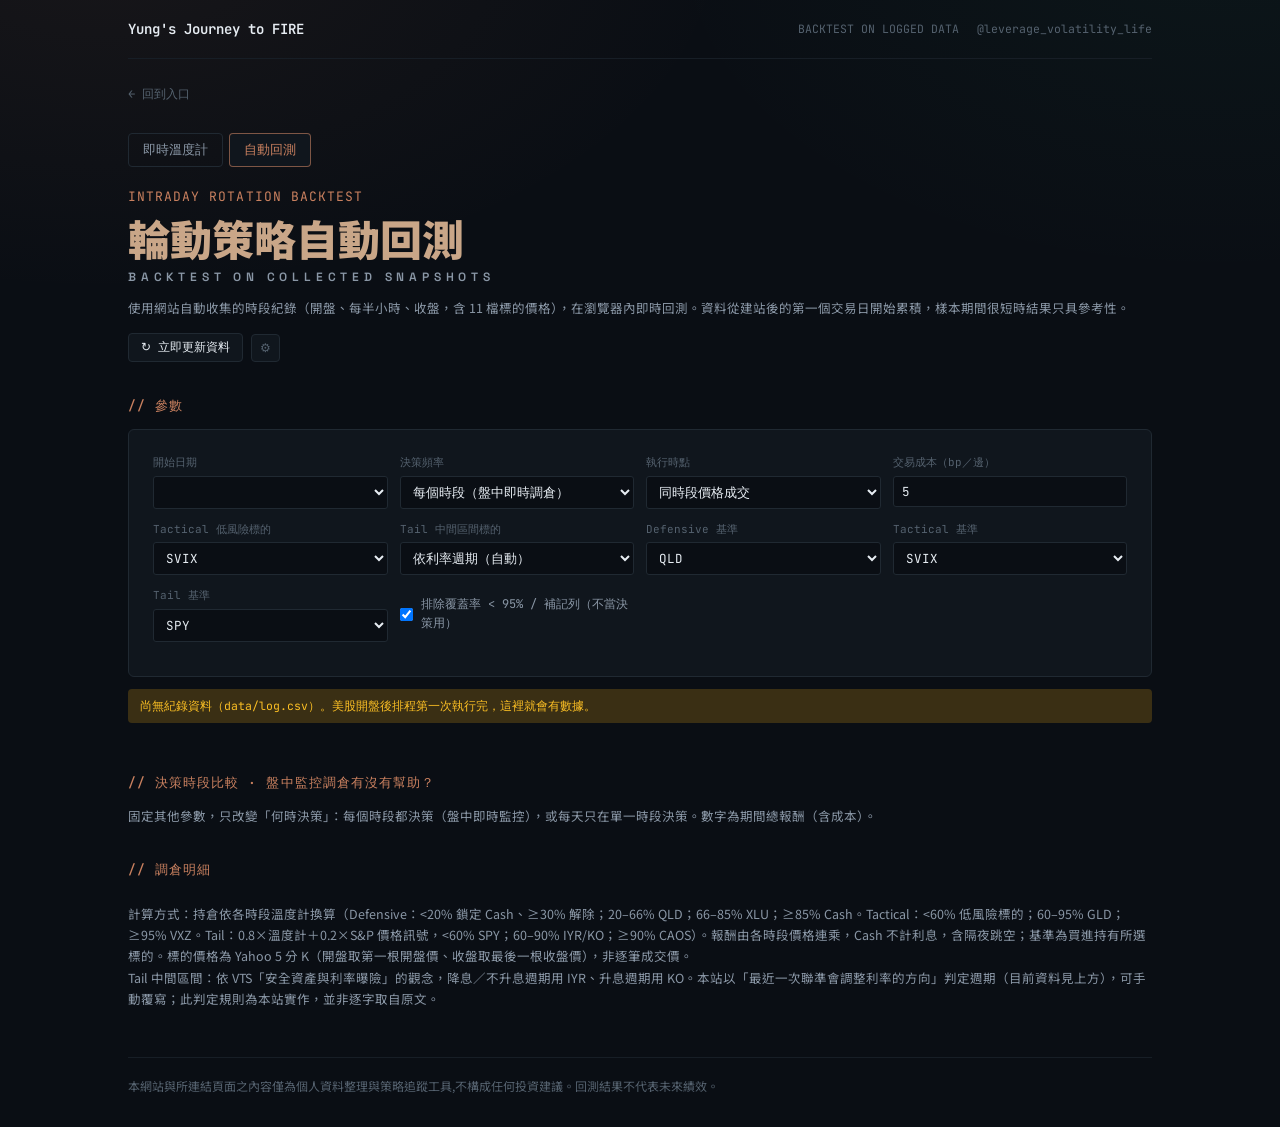
==== backtest.html @ e9368085 "feat: 自動回測頁、立即更新按鈕、利率週期(IYR/KO)判定 Co-Authored-By: Claude Sonnet 5.5 <noreply@anthropic.com> Claude-S" ====
<!doctype html>
<html lang="zh-Hant"><head><meta charset="utf-8"><meta name="viewport" content="width=device-width,initial-scale=1">
<title>自動回測 | 波動率溫度計 | Yung's Journey to FIRE</title>
<link rel="preconnect" href="https://fonts.googleapis.com"><link rel="preconnect" href="https://fonts.gstatic.com" crossorigin>
<link href="https://fonts.googleapis.com/css2?family=Space+Grotesk:wght@400;500;600;700&family=Noto+Sans+TC:wght@400;500;700;900&family=JetBrains+Mono:wght@400;500;600&display=swap" rel="stylesheet">
<link rel="stylesheet" href="assets/site.css">
<style>
.ctl{display:grid;grid-template-columns:repeat(auto-fit,minmax(190px,1fr));gap:12px}
.ctl label{display:flex;flex-direction:column;gap:4px;font-family:var(--mono);font-size:11px;color:var(--text-tertiary)}
select,input[type=date],input[type=number]{background:var(--bg);color:var(--text-primary);border:1px solid var(--border);border-radius:3px;font-family:var(--mono);font-size:12.5px;padding:6px 8px}
.chk{flex-direction:row!important;align-items:center;gap:8px!important;font-size:12px!important;color:var(--text-secondary)!important}
.grid3{display:grid;grid-template-columns:repeat(3,1fr);gap:16px;margin-top:16px}.card:hover{transform:none}
.stat{display:grid;grid-template-columns:1fr 1fr;gap:6px 10px;font-family:var(--mono);font-size:12px;margin:10px 0}.stat small{color:var(--text-tertiary);display:block;font-size:10.5px}.stat b{font-weight:500;font-size:15px}
.up{color:#34d399}.dn{color:#e5654f}.chart{width:100%;height:170px}
h3.sec{font-family:var(--mono);font-size:13px;color:var(--accent);letter-spacing:.08em;margin:34px 0 12px;font-weight:500}
table{width:100%;border-collapse:collapse;font-family:var(--mono);font-size:12px}th{color:var(--text-tertiary);font-weight:400;text-align:right;padding:7px 8px;border-bottom:1px solid var(--border)}th:first-child,td:first-child{text-align:left}
td{padding:7px 8px;border-bottom:1px solid var(--border-soft);text-align:right}tr:hover td{background:var(--bg-panel-hover)}.scroll{overflow-x:auto}
.note{font-size:12.5px;color:var(--text-secondary);margin-top:10px;line-height:1.7}.warn{font-family:var(--mono);font-size:11.5px;color:var(--amber);background:var(--amber-dim);border-radius:4px;padding:8px 12px;margin-top:12px}
.desc{color:var(--text-secondary);font-size:12.5px}.pill{font-family:var(--mono);font-size:10.5px;color:var(--accent);border:1px solid rgba(var(--accent-rgb),.5);border-radius:3px;padding:1px 7px}
@media(max-width:900px){.grid3{grid-template-columns:1fr}}
</style></head><body><div class="wrap">
<header class="site"><a class="brand" href="https://leveragevolatilitylife.github.io/"><img src="assets/avatar.jpg" alt="" onerror="this.style.display='none'"><span>Yung's Journey to FIRE</span></a>
<div class="hr"><span class="meta-date">BACKTEST ON LOGGED DATA</span><a class="handle" href="https://www.instagram.com/leverage_volatility_life/">@leverage_volatility_life</a></div></header>
<a class="crumb" href="https://leveragevolatilitylife.github.io/">← 回到入口</a>
<nav class="tabs"><a href="index.html">即時溫度計</a><a class="on" href="backtest.html">自動回測</a></nav>
<div class="eyebrow" style="margin-top:20px">INTRADAY ROTATION BACKTEST</div>
<h1>輪動策略自動回測</h1><div class="sub">Backtest on collected snapshots</div>
<p class="note">使用網站自動收集的時段紀錄（開盤、每半小時、收盤，含 11 檔標的價格），在瀏覽器內即時回測。資料從建站後的第一個交易日開始累積，樣本期間很短時結果只具參考性。</p>
<div style="margin-top:14px" id="updmount"></div>

<h3 class="sec">// 參數</h3>
<div class="card"><div class="ctl">
 <label>開始日期<select id="start"></select></label>
 <label>決策頻率<select id="freq"></select></label>
 <label>執行時點<select id="delay"><option value="same">同時段價格成交</option><option value="next">延後一個時段成交</option></select></label>
 <label>交易成本（bp／邊）<input type="number" id="cost" value="5" min="0" step="1"></label>
 <label>Tactical 低風險標的<select id="tacLow"><option>SVIX</option><option>SVXY</option></select></label>
 <label>Tail 中間區間標的<select id="regime"><option value="auto">依利率週期（自動）</option><option value="cut">固定 IYR（降息週期）</option><option value="hike">固定 KO（升息週期）</option></select></label>
 <label>Defensive 基準<select id="b_defensive"></select></label>
 <label>Tactical 基準<select id="b_tactical"></select></label>
 <label>Tail 基準<select id="b_tail"></select></label>
 <label class="chk"><input type="checkbox" id="mincov" checked> 排除覆蓋率 &lt; 95% / 補記列（不當決策用）</label>
</div><div class="note" id="cyc"></div></div>

<div id="msg"></div>
<div class="grid3" id="res"></div>

<h3 class="sec">// 決策時段比較 · 盤中監控調倉有沒有幫助？</h3>
<p class="desc">固定其他參數，只改變「何時決策」：每個時段都決策（盤中即時監控），或每天只在單一時段決策。數字為期間總報酬（含成本）。</p>
<div class="scroll"><table id="cmp"></table></div>

<h3 class="sec">// 調倉明細</h3>
<div class="scroll"><table id="trades"></table></div>
<p class="note">計算方式：持倉依各時段溫度計換算（Defensive：&lt;20% 鎖定 Cash、≥30% 解除；20–66% QLD；66–85% XLU；≥85% Cash。Tactical：&lt;60% 低風險標的；60–95% GLD；≥95% VXZ。Tail：0.8×溫度計＋0.2×S&amp;P 價格訊號，&lt;60% SPY；60–90% IYR/KO；≥90% CAOS）。報酬由各時段價格連乘，Cash 不計利息，含隔夜跳空；基準為買進持有所選標的。標的價格為 Yahoo 5 分 K（開盤取第一根開盤價、收盤取最後一根收盤價），非逐筆成交價。<br>Tail 中間區間：依 VTS「安全資產與利率曝險」的觀念，降息／不升息週期用 IYR、升息週期用 KO。本站以「最近一次聯準會調整利率的方向」判定週期（目前資料見上方），可手動覆寫；此判定規則為本站實作，並非逐字取自原文。</p>
<footer class="site">本網站與所連結頁面之內容僅為個人資料整理與策略追蹤工具,不構成任何投資建議。回測結果不代表未來績效。</footer>
</div>
<script src="assets/common.js"></script><script src="assets/engine.js"></script><script src="assets/backtest.js"></script></body></html>
---- assets/site.css ----
:root{--bg:#0a0e14;--bg-panel:#10161d;--bg-panel-hover:#131b23;--border:#202932;--border-soft:#171e26;
--text-primary:#e7edf3;--text-secondary:#8a97a6;--text-tertiary:#55626f;--heading:#c9a688;
--accent:#c9805f;--accent-rgb:201,128,95;--green:#34d399;--green-dim:#16352a;--amber:#fbbf24;--amber-dim:#3a2f14;--red:#e5654f;
--mono:'JetBrains Mono',monospace;--sans:'Noto Sans TC',sans-serif;--grot:'Space Grotesk',sans-serif}
*{box-sizing:border-box;margin:0;padding:0}
body{background:var(--bg);color:var(--text-primary);font-family:var(--sans);line-height:1.6;min-height:100vh;
background-image:radial-gradient(900px 500px at 8% -5%,rgba(var(--accent-rgb),.07),transparent 70%),radial-gradient(800px 480px at 95% -5%,rgba(52,211,153,.04),transparent 70%);background-repeat:no-repeat}
a{color:inherit;text-decoration:none}
.wrap{max-width:1080px;margin:0 auto;padding:0 28px}
header.site{display:flex;justify-content:space-between;align-items:center;gap:12px;padding:18px 0;border-bottom:1px solid var(--border-soft)}
.brand{display:flex;align-items:center;gap:10px;font-family:var(--mono);font-size:14px;font-weight:600}
.brand img{width:34px;height:34px;border-radius:50%;border:1px solid var(--accent);box-shadow:0 0 0 3px rgba(var(--accent-rgb),.25);object-fit:cover}
.hr{display:flex;align-items:center;gap:18px;font-family:var(--mono);font-size:11.5px;color:var(--text-tertiary)}
.hr a:hover{color:var(--accent)}
.crumb{display:inline-block;margin:26px 0 6px;font-family:var(--mono);font-size:12px;color:var(--text-tertiary)}.crumb:hover{color:var(--accent)}
.eyebrow{font-family:var(--mono);font-size:13px;color:var(--accent);letter-spacing:.08em}
h1{font-weight:900;color:var(--heading);font-size:clamp(26px,4.5vw,42px);line-height:1.2;margin:6px 0 4px}
.sub{font-family:var(--grot);font-weight:600;letter-spacing:.4em;font-size:12px;color:var(--text-secondary);text-transform:uppercase}
.card{background:var(--bg-panel);border:1px solid var(--border);border-radius:6px;padding:24px;transition:.2s}
.card:hover{transform:translateY(-2px);border-color:rgba(var(--accent-rgb),.6)}
.card h2{font-size:17px;color:var(--heading);margin:6px 0}
.tick{font-family:var(--mono);font-size:11.5px;color:var(--text-tertiary)}
.tag{font-family:var(--mono);font-size:10.5px;color:var(--text-tertiary);border:1px solid var(--border);border-radius:3px;padding:1px 7px}
.status{font-family:var(--mono);font-size:10.5px;border-radius:3px;padding:2px 8px}
.live{background:var(--green-dim);color:var(--green)}.pend{background:var(--amber-dim);color:var(--amber)}
footer.site{margin:48px 0 32px;padding-top:18px;border-top:1px solid var(--border-soft);font-size:12px;color:var(--text-tertiary)}
@media(max-width:560px){.meta-date{display:none}}@media(max-width:380px){.handle{display:none}}
.btn{font-family:var(--mono);font-size:12px;color:var(--text-primary);background:var(--bg-panel);border:1px solid var(--border);border-radius:4px;padding:5px 12px;cursor:pointer}
.btn:hover{border-color:var(--accent);color:var(--accent)}.btn.ghost{padding:5px 8px;margin-left:4px;color:var(--text-tertiary)}
.upd{display:inline-flex;align-items:center;gap:4px}.upd-msg{font-family:var(--mono);font-size:11px;margin-left:8px;color:var(--text-secondary)}
nav.tabs{display:flex;gap:6px;margin:22px 0 0}nav.tabs a{font-family:var(--mono);font-size:12.5px;padding:6px 14px;border:1px solid var(--border);border-radius:4px;color:var(--text-secondary)}
nav.tabs a.on{color:var(--accent);border-color:rgba(var(--accent-rgb),.6);background:var(--bg-panel)}nav.tabs a:hover{color:var(--accent)}
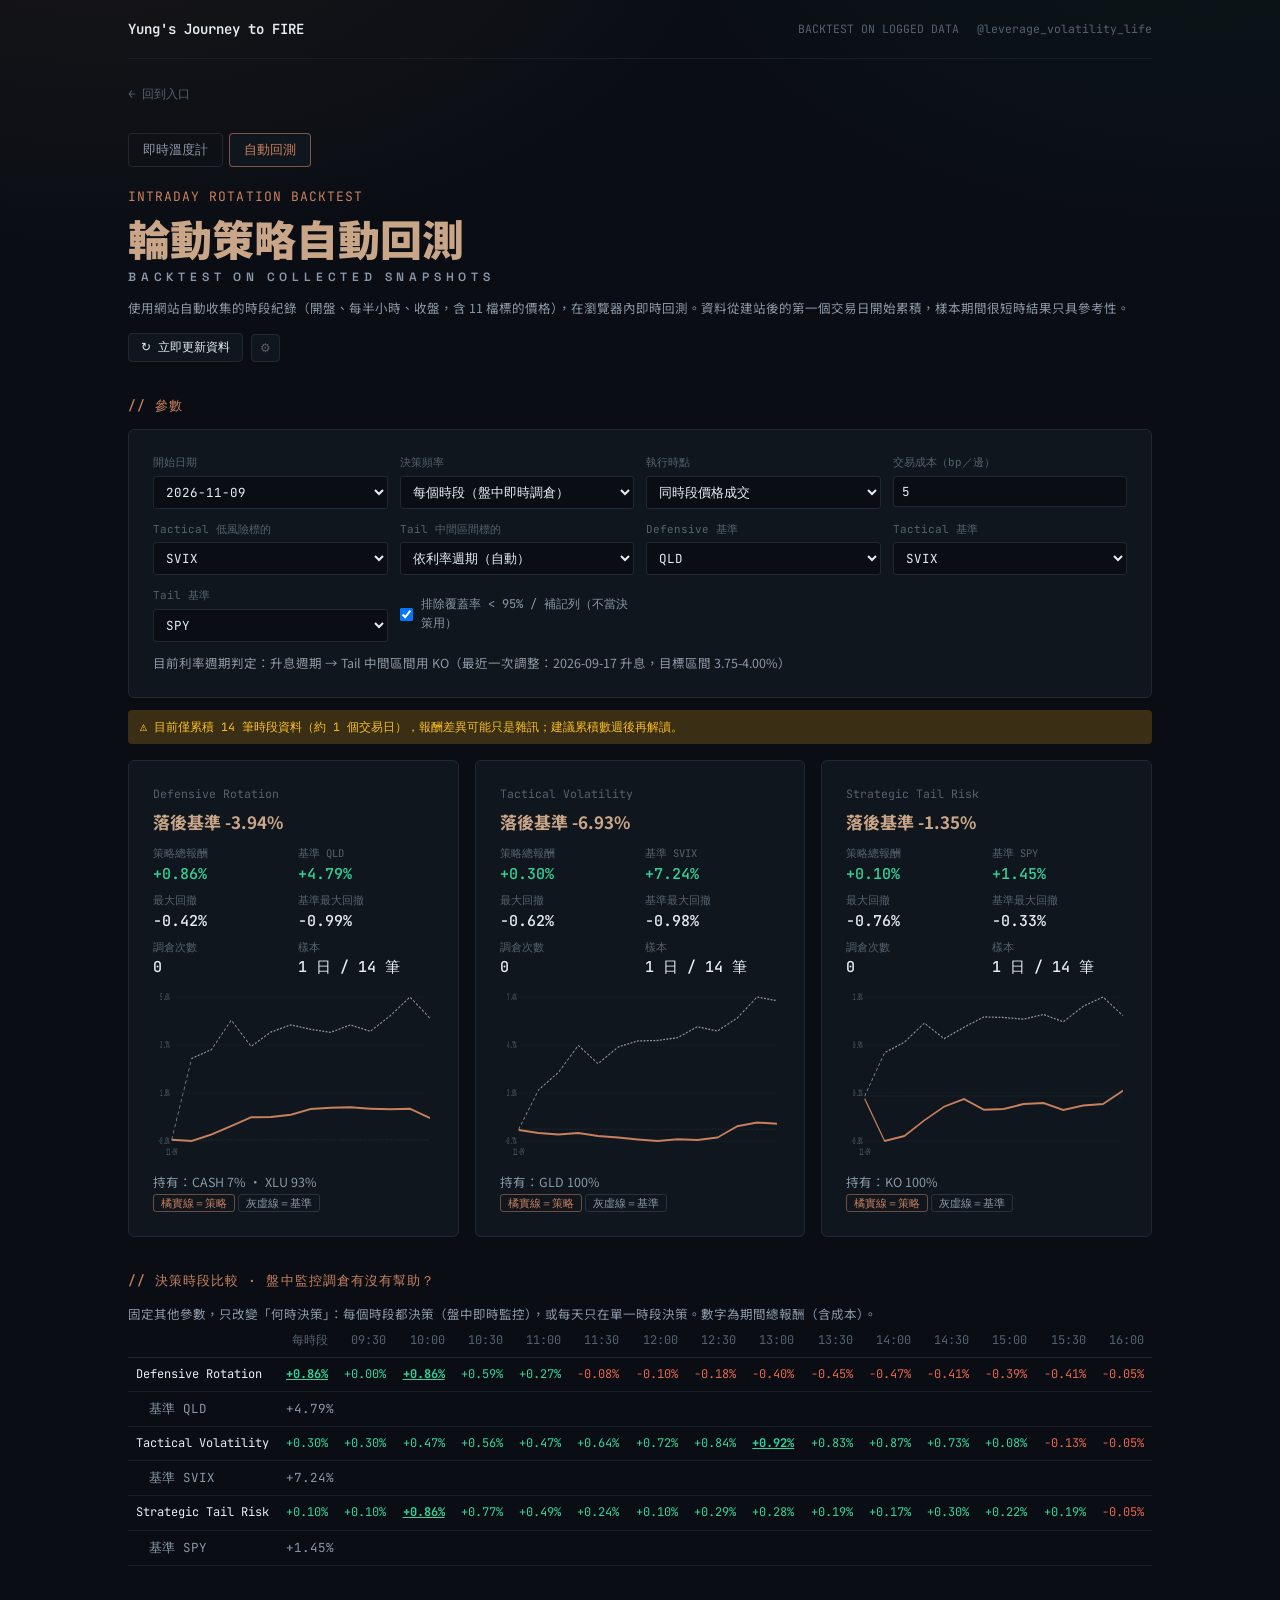
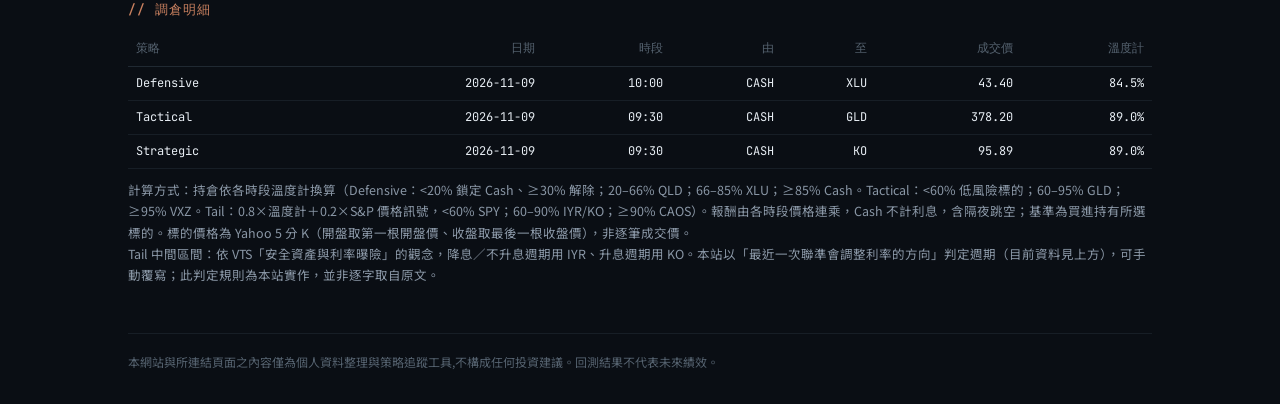
==== commit d633ccdc: "chore: 靜態資源加版本參數避免瀏覽器快取舊的 JS/CSS Co-Authored-By: Claude Sonnet 5.5 <noreply@anthropic.com> Claude-Se" ====
--- a/backtest.html
+++ b/backtest.html
@@ -3,7 +3,7 @@
 <title>自動回測 | 波動率溫度計 | Yung's Journey to FIRE</title>
 <link rel="preconnect" href="https://fonts.googleapis.com"><link rel="preconnect" href="https://fonts.gstatic.com" crossorigin>
 <link href="https://fonts.googleapis.com/css2?family=Space+Grotesk:wght@400;500;600;700&family=Noto+Sans+TC:wght@400;500;700;900&family=JetBrains+Mono:wght@400;500;600&display=swap" rel="stylesheet">
-<link rel="stylesheet" href="assets/site.css">
+<link rel="stylesheet" href="assets/site.css?v=202611100823">
 <style>
 .ctl{display:grid;grid-template-columns:repeat(auto-fit,minmax(190px,1fr));gap:12px}
 .ctl label{display:flex;flex-direction:column;gap:4px;font-family:var(--mono);font-size:11px;color:var(--text-tertiary)}
@@ -54,4 +54,4 @@
 <p class="note">計算方式：持倉依各時段溫度計換算（Defensive：&lt;20% 鎖定 Cash、≥30% 解除；20–66% QLD；66–85% XLU；≥85% Cash。Tactical：&lt;60% 低風險標的；60–95% GLD；≥95% VXZ。Tail：0.8×溫度計＋0.2×S&amp;P 價格訊號，&lt;60% SPY；60–90% IYR/KO；≥90% CAOS）。報酬由各時段價格連乘，Cash 不計利息，含隔夜跳空；基準為買進持有所選標的。標的價格為 Yahoo 5 分 K（開盤取第一根開盤價、收盤取最後一根收盤價），非逐筆成交價。<br>Tail 中間區間：依 VTS「安全資產與利率曝險」的觀念，降息／不升息週期用 IYR、升息週期用 KO。本站以「最近一次聯準會調整利率的方向」判定週期（目前資料見上方），可手動覆寫；此判定規則為本站實作，並非逐字取自原文。</p>
 <footer class="site">本網站與所連結頁面之內容僅為個人資料整理與策略追蹤工具,不構成任何投資建議。回測結果不代表未來績效。</footer>
 </div>
-<script src="assets/common.js"></script><script src="assets/engine.js"></script><script src="assets/backtest.js"></script></body></html>
+<script src="assets/common.js?v=202611100823"></script><script src="assets/engine.js?v=202611100823"></script><script src="assets/backtest.js?v=202611100823"></script></body></html>
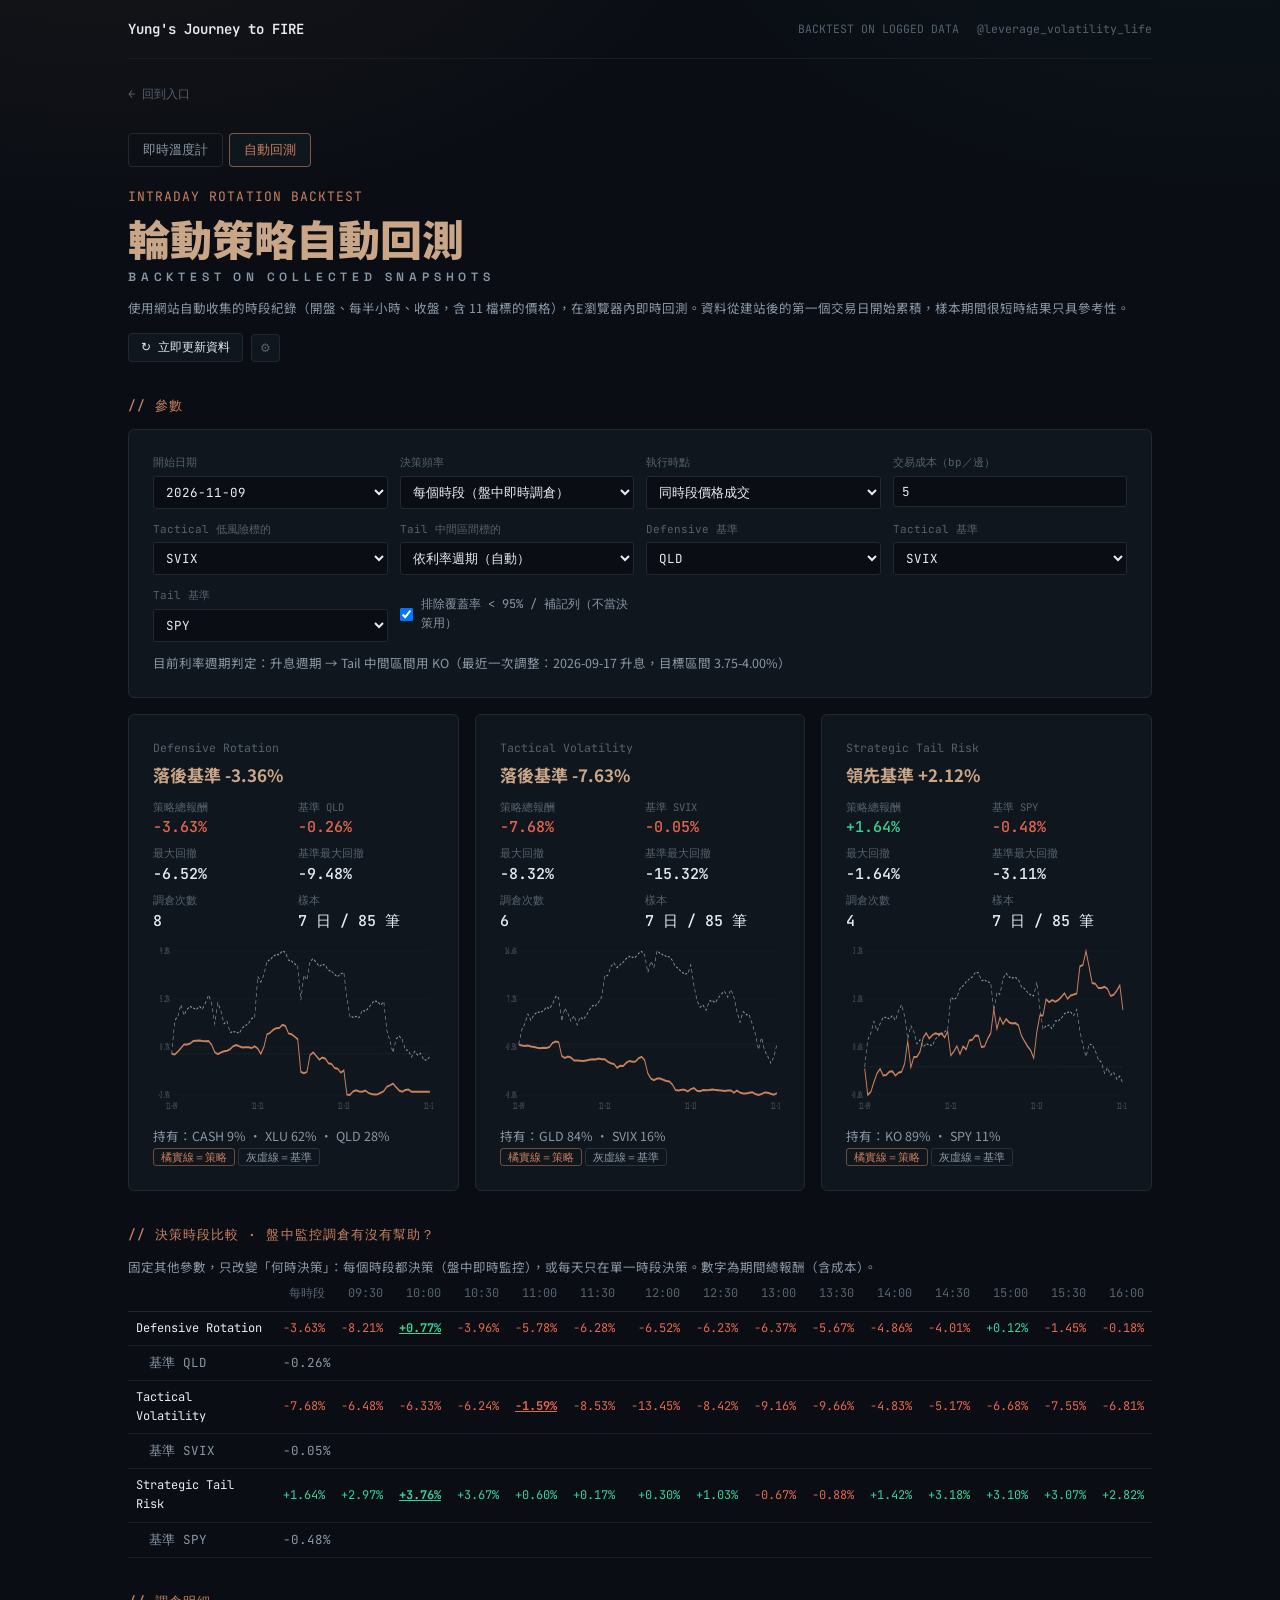
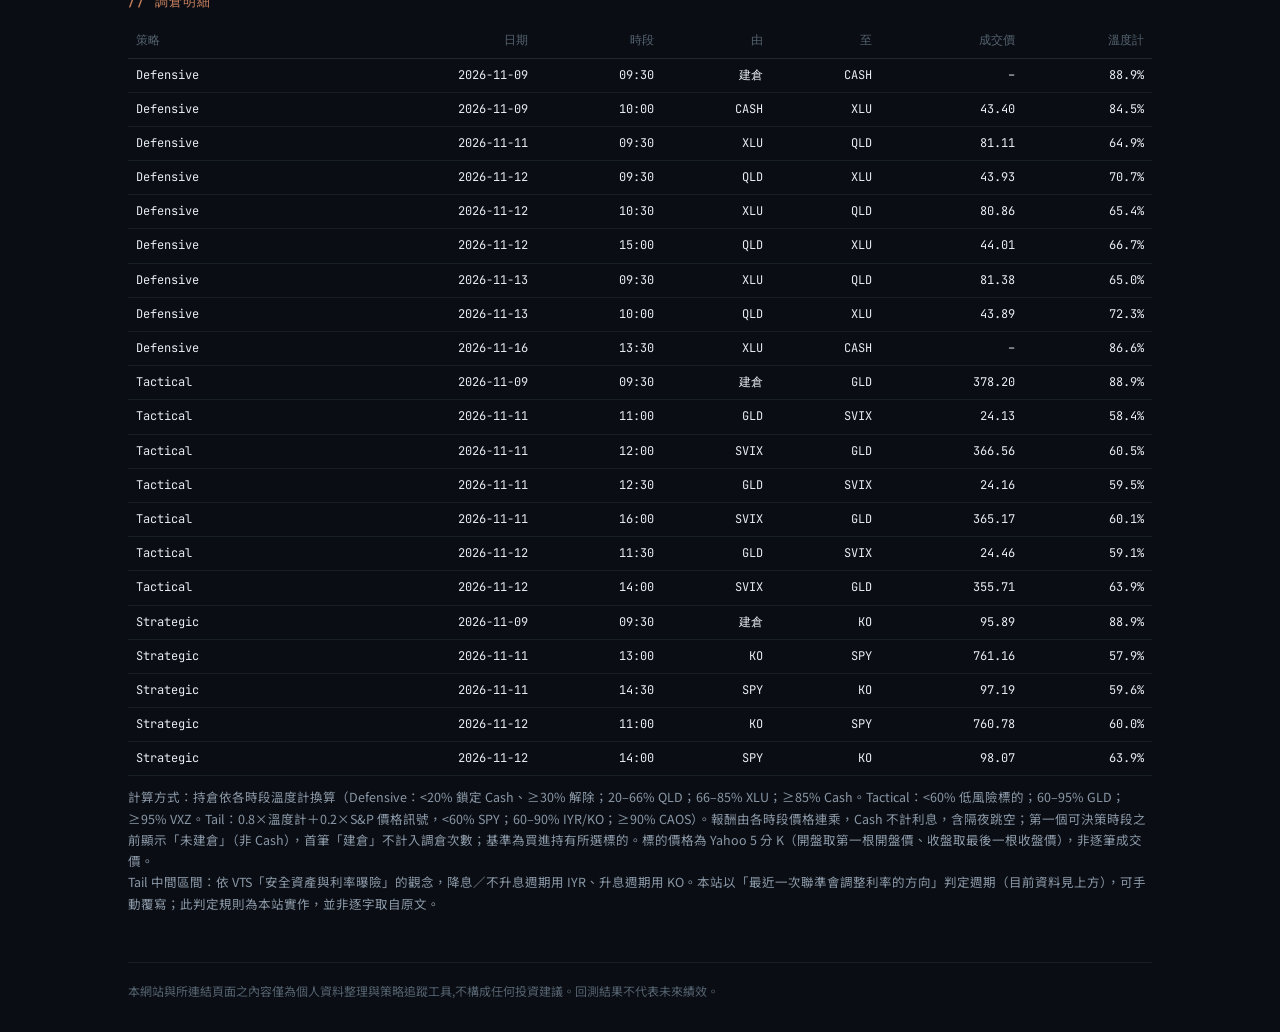
==== commit 7f6d8ace: "backtest: initial state is 未建倉 instead of CASH; first entry not counted as a trade Co-Authored-By: C" ====
--- a/backtest.html
+++ b/backtest.html
@@ -51,7 +51,7 @@
 
 <h3 class="sec">// 調倉明細</h3>
 <div class="scroll"><table id="trades"></table></div>
-<p class="note">計算方式：持倉依各時段溫度計換算（Defensive：&lt;20% 鎖定 Cash、≥30% 解除；20–66% QLD；66–85% XLU；≥85% Cash。Tactical：&lt;60% 低風險標的；60–95% GLD；≥95% VXZ。Tail：0.8×溫度計＋0.2×S&amp;P 價格訊號，&lt;60% SPY；60–90% IYR/KO；≥90% CAOS）。報酬由各時段價格連乘，Cash 不計利息，含隔夜跳空；基準為買進持有所選標的。標的價格為 Yahoo 5 分 K（開盤取第一根開盤價、收盤取最後一根收盤價），非逐筆成交價。<br>Tail 中間區間：依 VTS「安全資產與利率曝險」的觀念，降息／不升息週期用 IYR、升息週期用 KO。本站以「最近一次聯準會調整利率的方向」判定週期（目前資料見上方），可手動覆寫；此判定規則為本站實作，並非逐字取自原文。</p>
+<p class="note">計算方式：持倉依各時段溫度計換算（Defensive：&lt;20% 鎖定 Cash、≥30% 解除；20–66% QLD；66–85% XLU；≥85% Cash。Tactical：&lt;60% 低風險標的；60–95% GLD；≥95% VXZ。Tail：0.8×溫度計＋0.2×S&amp;P 價格訊號，&lt;60% SPY；60–90% IYR/KO；≥90% CAOS）。報酬由各時段價格連乘，Cash 不計利息，含隔夜跳空；第一個可決策時段之前顯示「未建倉」（非 Cash），首筆「建倉」不計入調倉次數；基準為買進持有所選標的。標的價格為 Yahoo 5 分 K（開盤取第一根開盤價、收盤取最後一根收盤價），非逐筆成交價。<br>Tail 中間區間：依 VTS「安全資產與利率曝險」的觀念，降息／不升息週期用 IYR、升息週期用 KO。本站以「最近一次聯準會調整利率的方向」判定週期（目前資料見上方），可手動覆寫；此判定規則為本站實作，並非逐字取自原文。</p>
 <footer class="site">本網站與所連結頁面之內容僅為個人資料整理與策略追蹤工具,不構成任何投資建議。回測結果不代表未來績效。</footer>
 </div>
-<script src="assets/common.js?v=202611100823"></script><script src="assets/engine.js?v=202611100823"></script><script src="assets/backtest.js?v=202611100823"></script></body></html>
+<script src="assets/common.js?v=202611100823"></script><script src="assets/engine.js?v=202611172320"></script><script src="assets/backtest.js?v=202611100823"></script></body></html>
